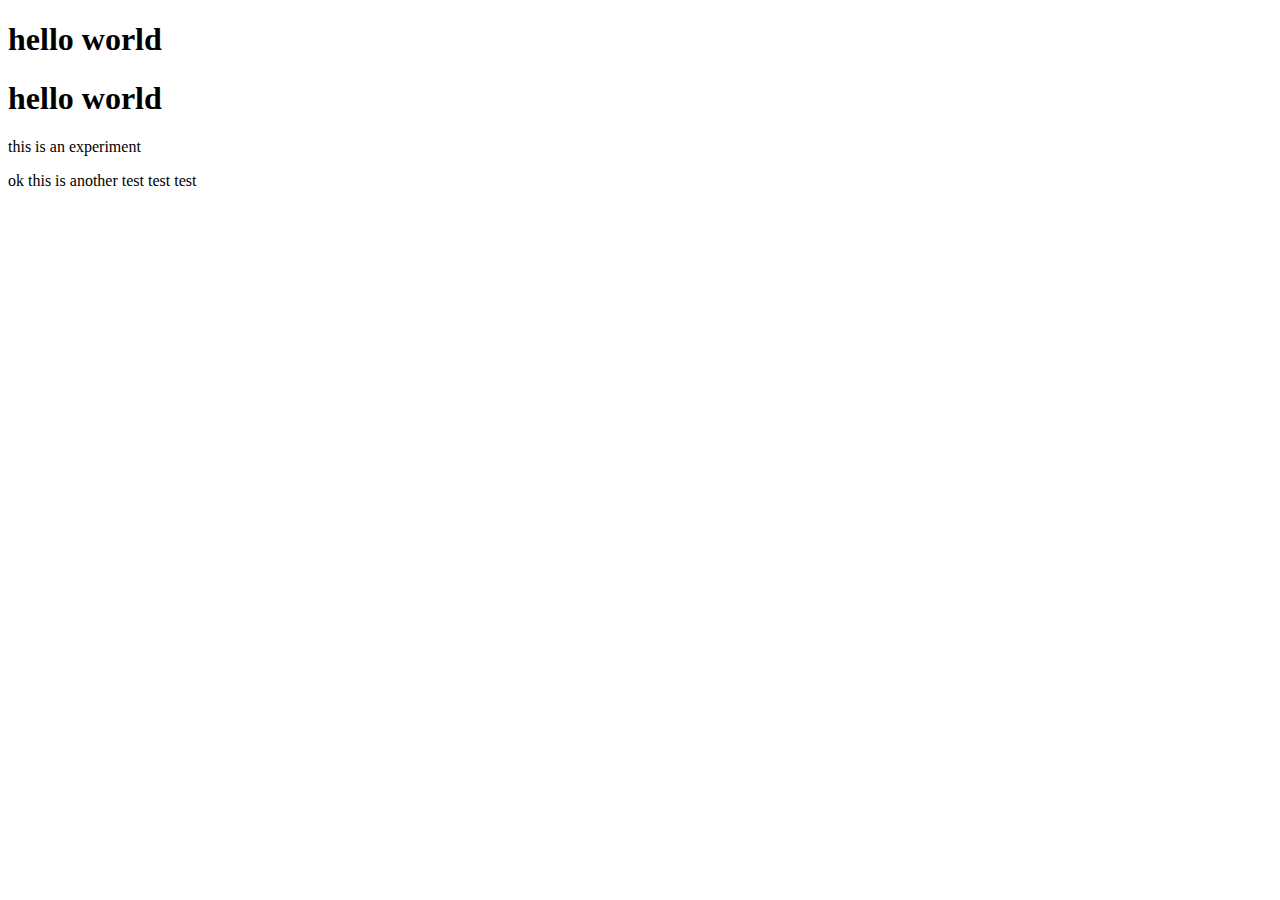
==== index.html @ 5029e9e5 "added css" ====
<!DOCTYPE html>
<html lang="en">
  <head>
    <meta charset="utf-8">
    <meta http-equiv="X-UA-Compatible" content="IE=edge">
    <meta name="viewport" content="width=device-width, initial-scale=1">

      <link href="https://fonts.googleapis.com/css?family=Rubik" rel="stylesheet">

<h1>hello world</h1>

    </head>
    <body>

        <div class="top">
    <h1>hello world</h1>

            <p>this is an experiment</p>
            
            <p>ok this is another test test test</p>
</div>
    </body>
</html>
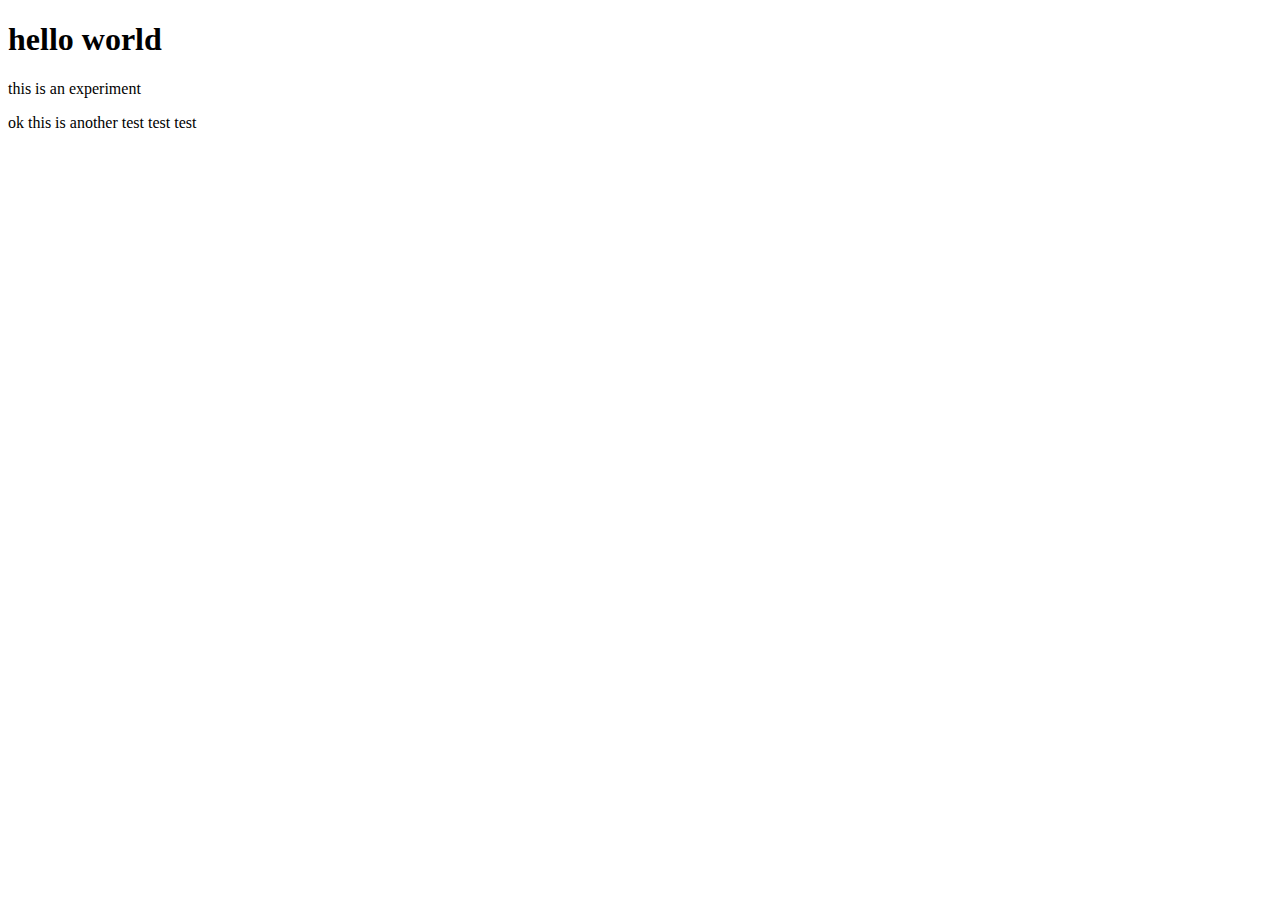
==== commit 0e7923e1: "fonts" ====
--- a/index.html
+++ b/index.html
@@ -4,20 +4,18 @@
     <meta charset="utf-8">
     <meta http-equiv="X-UA-Compatible" content="IE=edge">
     <meta name="viewport" content="width=device-width, initial-scale=1">
-
       <link href="https://fonts.googleapis.com/css?family=Rubik" rel="stylesheet">
 
-<h1>hello world</h1>
-
+<style>
+</style>
     </head>
     <body>
-
-        <div class="top">
+            
     <h1>hello world</h1>
 
             <p>this is an experiment</p>
             
             <p>ok this is another test test test</p>
-</div>
+
     </body>
 </html>
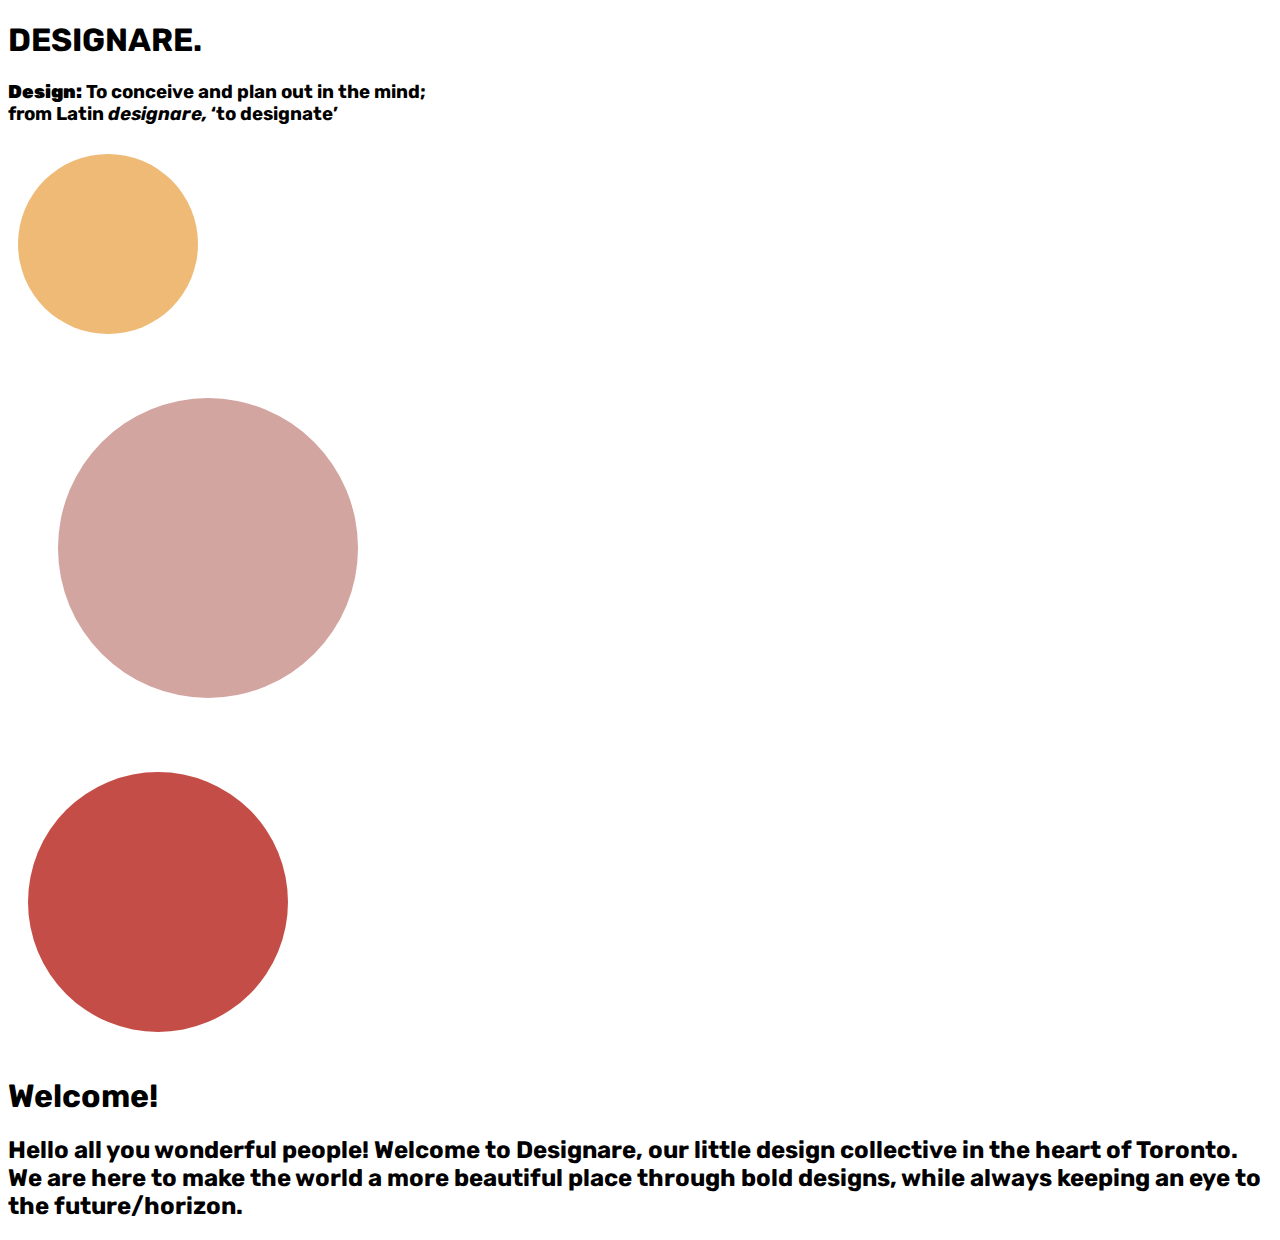
==== commit 1a3c4dbb: "ADD INDEX" ====
--- a/index.html
+++ b/index.html
@@ -4,18 +4,51 @@
     <meta charset="utf-8">
     <meta http-equiv="X-UA-Compatible" content="IE=edge">
     <meta name="viewport" content="width=device-width, initial-scale=1">
-      <link href="https://fonts.googleapis.com/css?family=Rubik" rel="stylesheet">
+      <link href="https://fonts.googleapis.com/css?family=Rubik:300,400" rel="stylesheet">
 
-<style>
-</style>
+              <link href="style.css" rel="stylesheet">
     </head>
     <body>
+     
+        <div class="content">
+           <div class="title">
+    <h1>DESIGNARE.</h1>            
+   <div class="definition">
+       <h3><b>Design:</b> To conceive and plan out in the mind; <br>from Latin <i>designare,</i> ‘to designate’</h3></div>
+               
+               
+               </div> 
+        
+        <div class="circles">
+            <div class="circle1">
+        <svg height="200" width="200">
+  <circle cx="100" cy="100" r="90" stroke="none" fill="#EFBA76" />
+</svg>
+                </div>
+            <div class="circle2">
+            <svg height="400" width="400">
+  <circle cx="200" cy="200" r="150" stroke="none" fill="#D3A5A0" />
+</svg></div>
+            <div class="circle3">
+            <svg height="300" width="300">
+  <circle cx="150" cy="150" r="130" stroke="none" fill="#C44E47" />
+</svg>
+                </div>
+        </div>
             
-    <h1>hello world</h1>
-
-            <p>this is an experiment</p>
+        </div>
+    
+         <div class="scroll1">
+             <div class="mission">
+                 <h1>Welcome!</h1>
+            <h2>Hello all you wonderful people! Welcome to Designare, our little design collective in the heart of Toronto. We are here to make the world a more beautiful place through bold designs, while always keeping an eye to the future/horizon.</h2>
+            </div>
             
-            <p>ok this is another test test test</p>
-
+            </div>
+         <div class="scroll2">
+          
+            
+            </div>
+        
     </body>
 </html>
--- a/style.css
+++ b/style.css
@@ -0,0 +1,3 @@
+body {font-family: 'Rubik', sans-serif;
+
+}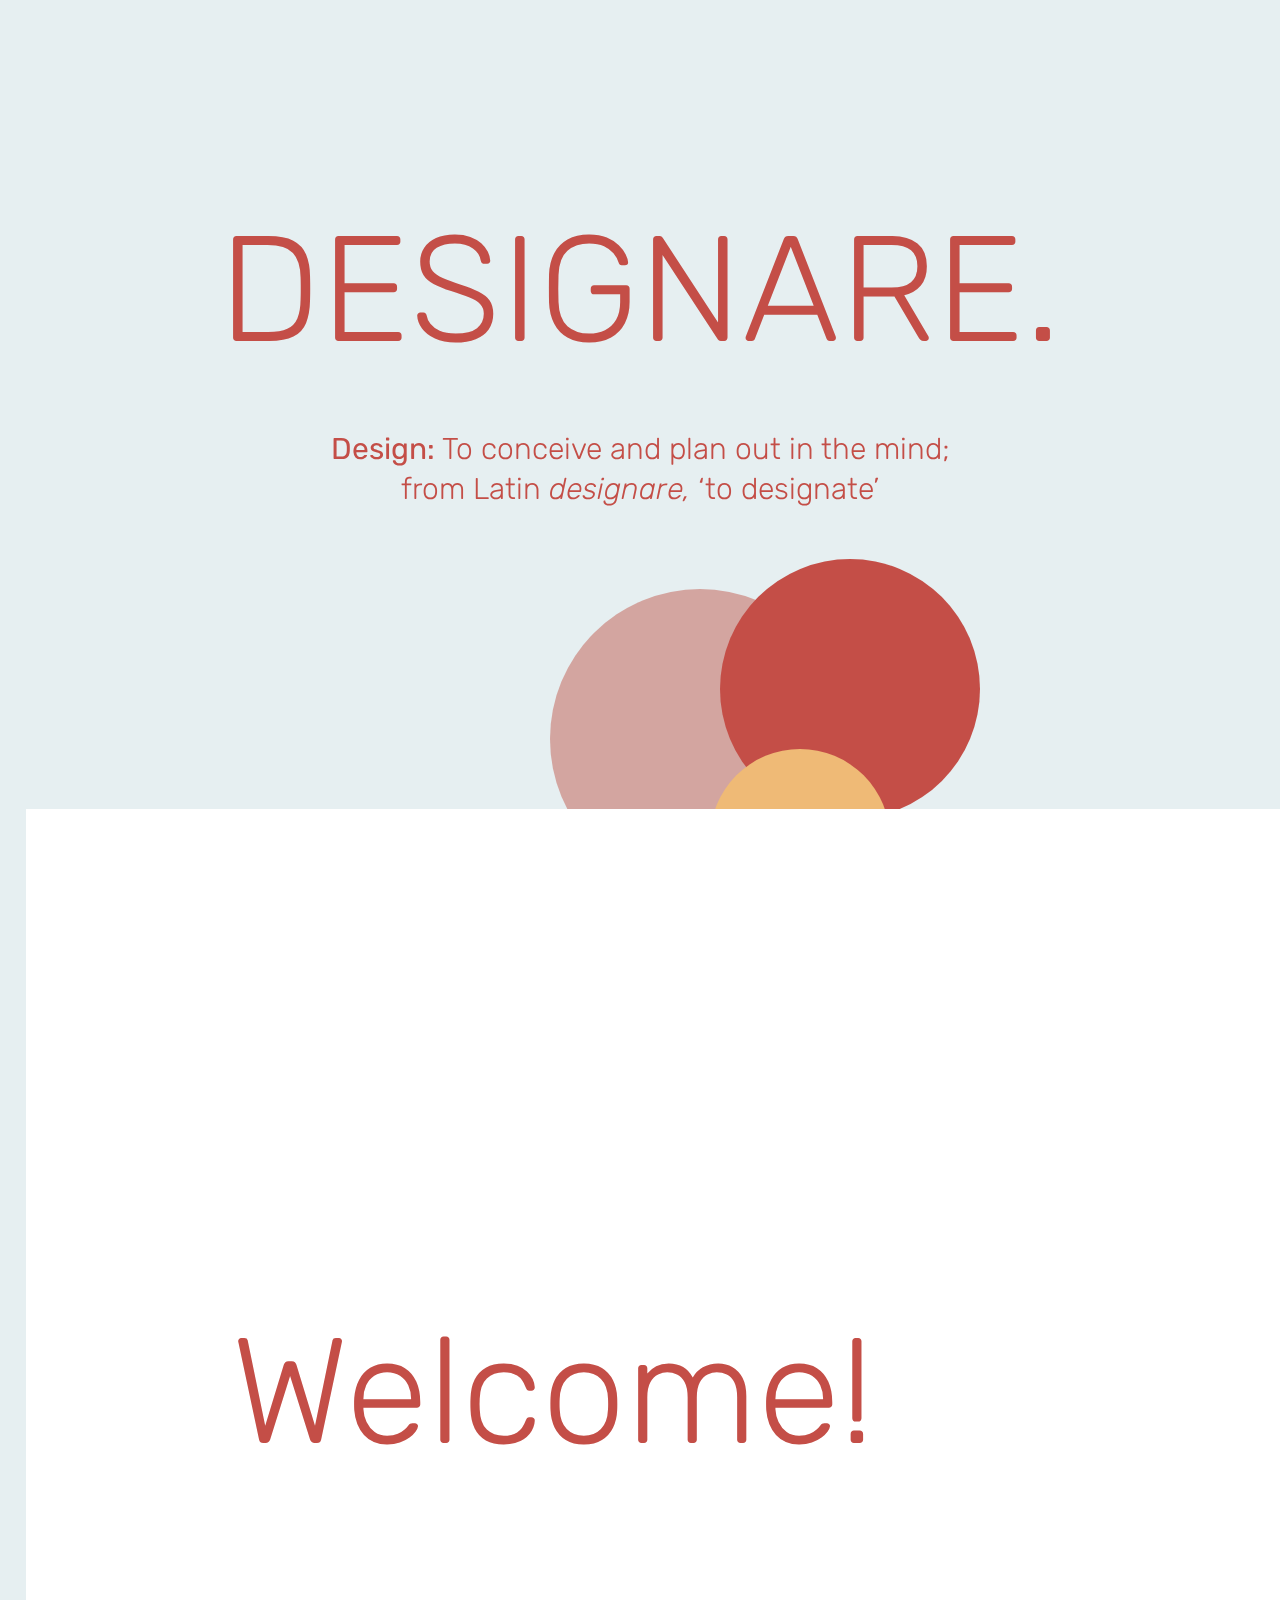
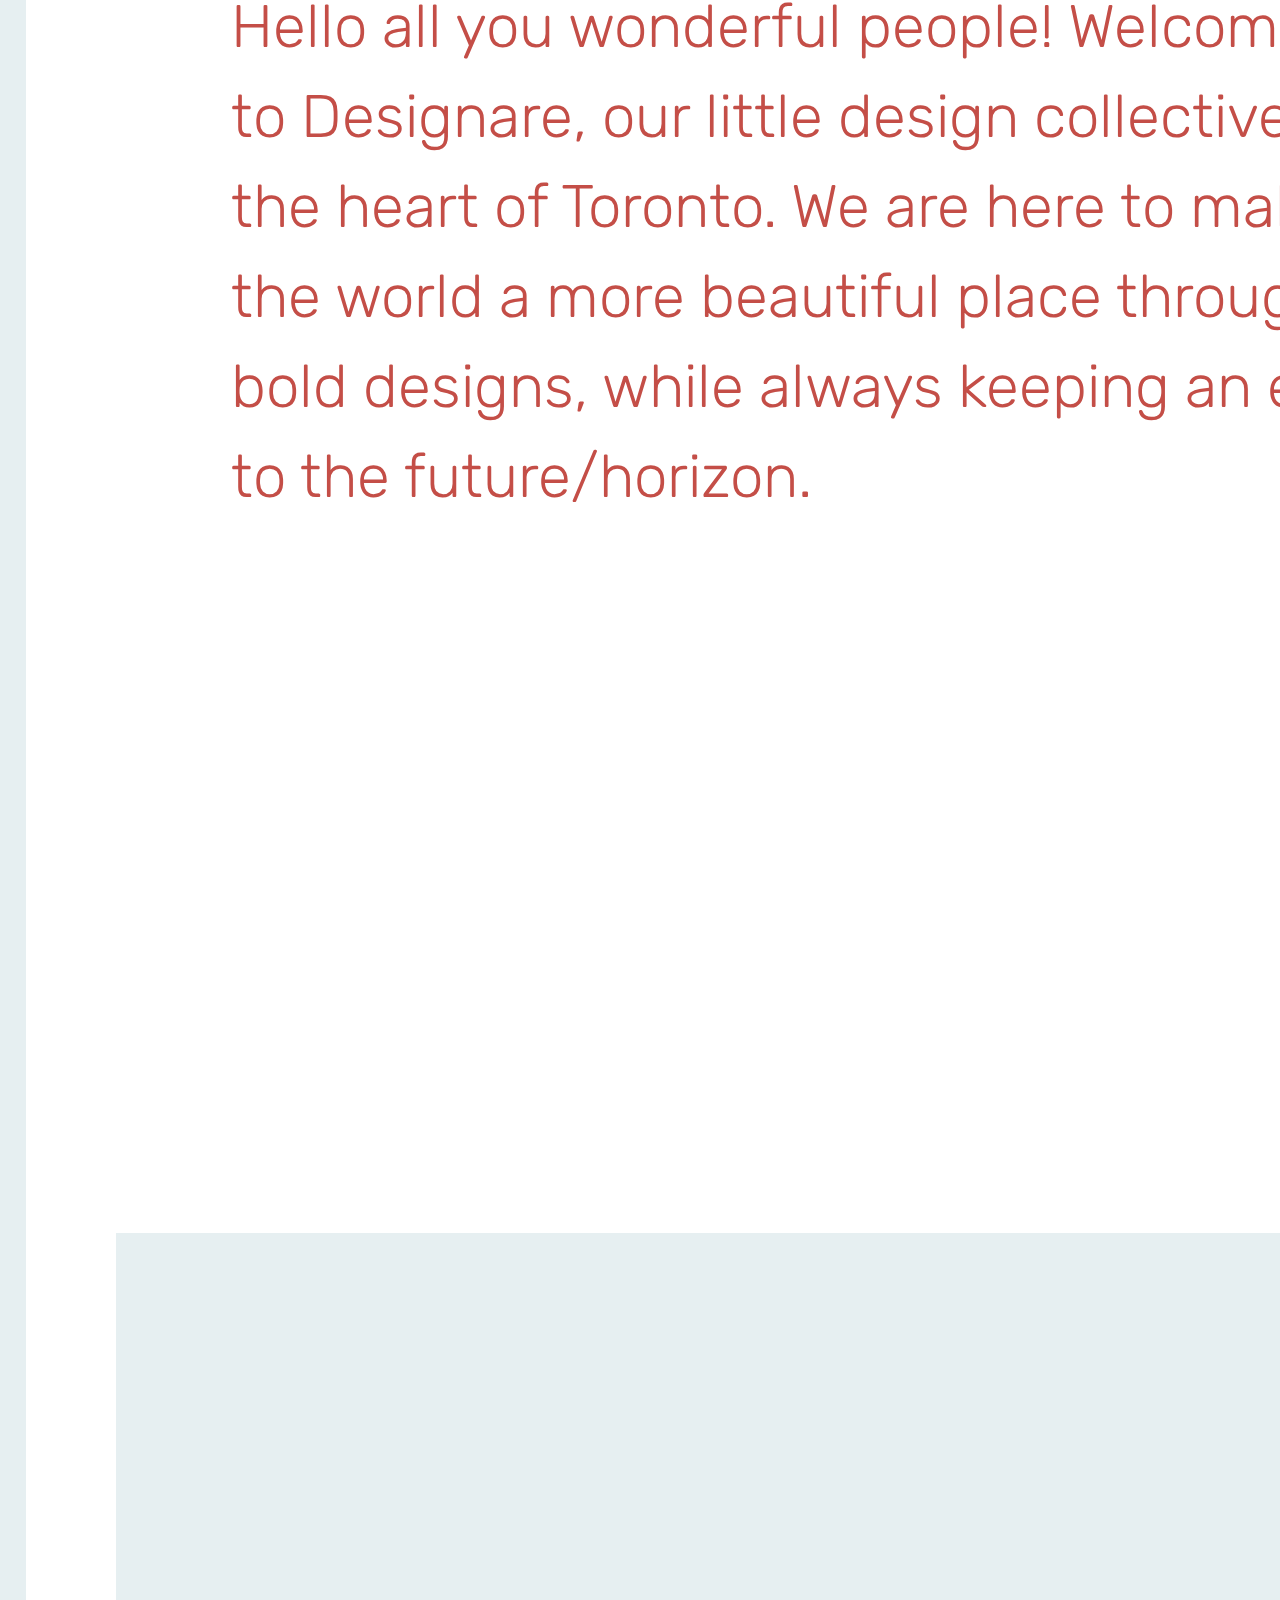
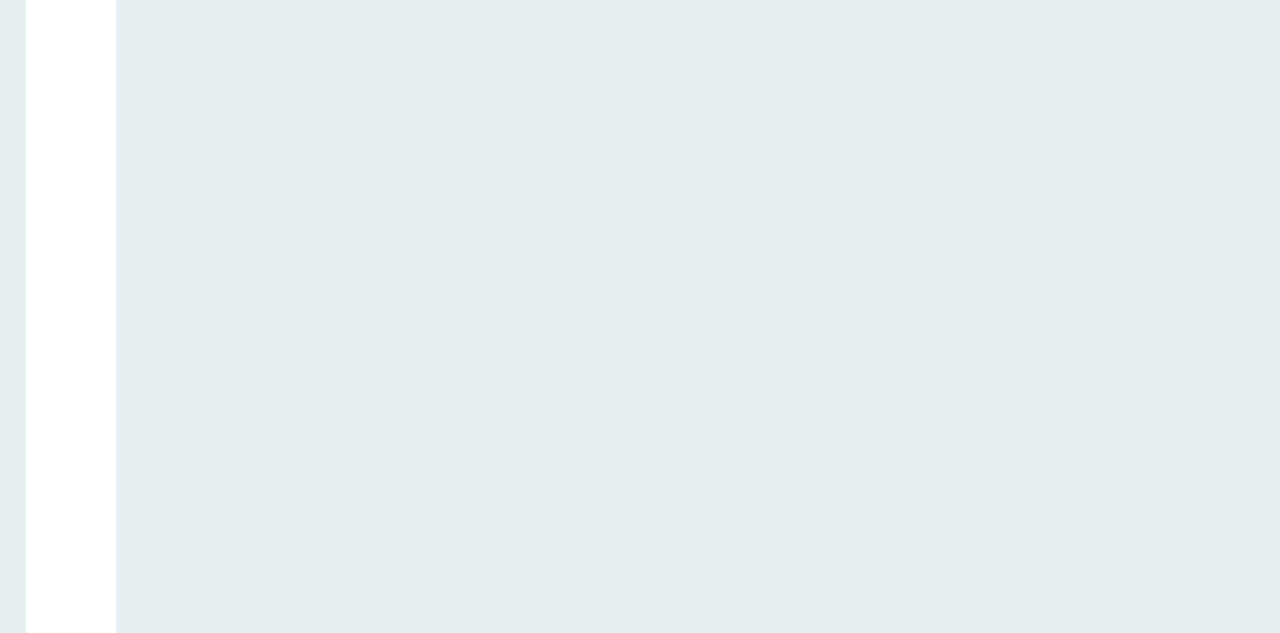
==== commit ca550bc0: "parallax added-1" ====
--- a/index.html
+++ b/index.html
@@ -10,7 +10,8 @@
     </head>
     <body>
      
-        <div class="content">
+      <div class="splash-container">
+              <div class="splash">
            <div class="title">
     <h1>DESIGNARE.</h1>            
    <div class="definition">
@@ -18,7 +19,6 @@
                
                
                </div> 
-        
         <div class="circles">
             <div class="circle1">
         <svg height="200" width="200">
@@ -35,9 +35,10 @@
 </svg>
                 </div>
         </div>
-            
         </div>
-    
+          </div>
+        
+             <div class="content">
          <div class="scroll1">
              <div class="mission">
                  <h1>Welcome!</h1>
@@ -49,6 +50,6 @@
           
             
             </div>
-        
+        </div>
     </body>
 </html>
--- a/style.css
+++ b/style.css
@@ -1,3 +1,136 @@
 body {font-family: 'Rubik', sans-serif;
+margin: 0;
+background-color: #E6EFF1;
+}
 
-}+
+.mission {
+     margin: 2%;
+    padding-left: 90px;
+    padding-top:10px;
+    font-weight: 100;
+
+}
+
+
+h1 {
+    font-size: 150px;
+    color: #C44E47;
+    font-weight: 100;
+}
+h2 {
+        font-weight: 100;
+    color: #C44E47;
+    font-size: 60px;
+    line-height: 90px;
+
+}
+h3{
+     color: #C44E47;
+    font-weight: 100;
+    font-size:30px;
+    line-height: 40px;
+}
+
+h4{
+     color: #C44E47;
+    font-weight: 100;
+    font-size:30px;
+    line-height: 40px;
+    text-align: Center;
+}
+
+.definition {
+    margin-top:-50px;
+}
+.circle {
+    outline: none;
+
+}
+.circle1, .circle2, .circle3 {
+    position: absolute;
+   float:left;
+}
+
+.circle1 {
+    padding-left: 700px;
+    padding-top:200px;
+    z-index: 3;
+}
+.circle2{
+    z-index: 0;
+    padding-left: 500px;
+
+}
+
+.circle3{
+    z-index: 2;
+    padding-right:200px;
+    padding-left: 700px;
+}
+
+
+.scroll1{
+    margin-top:30%;
+    margin-left:0;
+    background-color: white;
+    height: 1000px;
+}
+.scroll2{
+    margin-top:50%;
+    margin-left:0;
+    background-color: #E6EFF1;
+    height: 1000px;
+}
+
+/*PARALLAX EFFECT*/
+ .splash-container {
+    /*background-image:url(../img/yellow%20white.jpg);
+     */
+    z-index: -1;
+    overflow: hidden;
+    /* The following styles are required for the "scroll-over" effect */
+    width: 100%;
+    height: 100%;
+    top: 0;
+    left: 0;
+    position: fixed !important;
+}
+
+.splash {
+    margin: auto;
+    position: absolute;
+    top: 100px; left: 0; bottom: 0; right: 0;
+    text-align: center;
+}
+
+.content {
+    /* These styles are required for the "scroll-over" effect */
+    margin: 2%;
+    padding-left: 90px;
+    
+    position: absolute;
+    top: 87%;
+    width: 100%;
+    min-height: 12%;
+    z-index: 2;
+    background: white;
+}
+/*emma's code*/
+/*for quote over image*/
+.quote{position:absolute; top:0; font-size:24px; /*background:rgba(251,251,251,0.5);*/
+/*padding:10px 20px;*/ width:98%; text-align:right;}
+.quote {color:#c44e47
+;}
+
+/*for job roles over image*/
+/*I took this code out just because I'm not really sure what role it plays .relative{position:relative; width:600px;}*/
+.role{position:absolute; bottom:0; font-size:24px;
+/*padding:10px 20px;*/ width:100%; text-align:center;}
+.role{color:#e6eff1;}
+
+/*for Name over image */
+/*I took this code out just because I'm not really sure what role it plays .relative{position:relative; width:600px;}*/
+.name{position:absolute; bottom:0; font-size:40px;
+padding:20px 0px; width:100%; text-align:center;}
+.name {color:#e6eff1;}
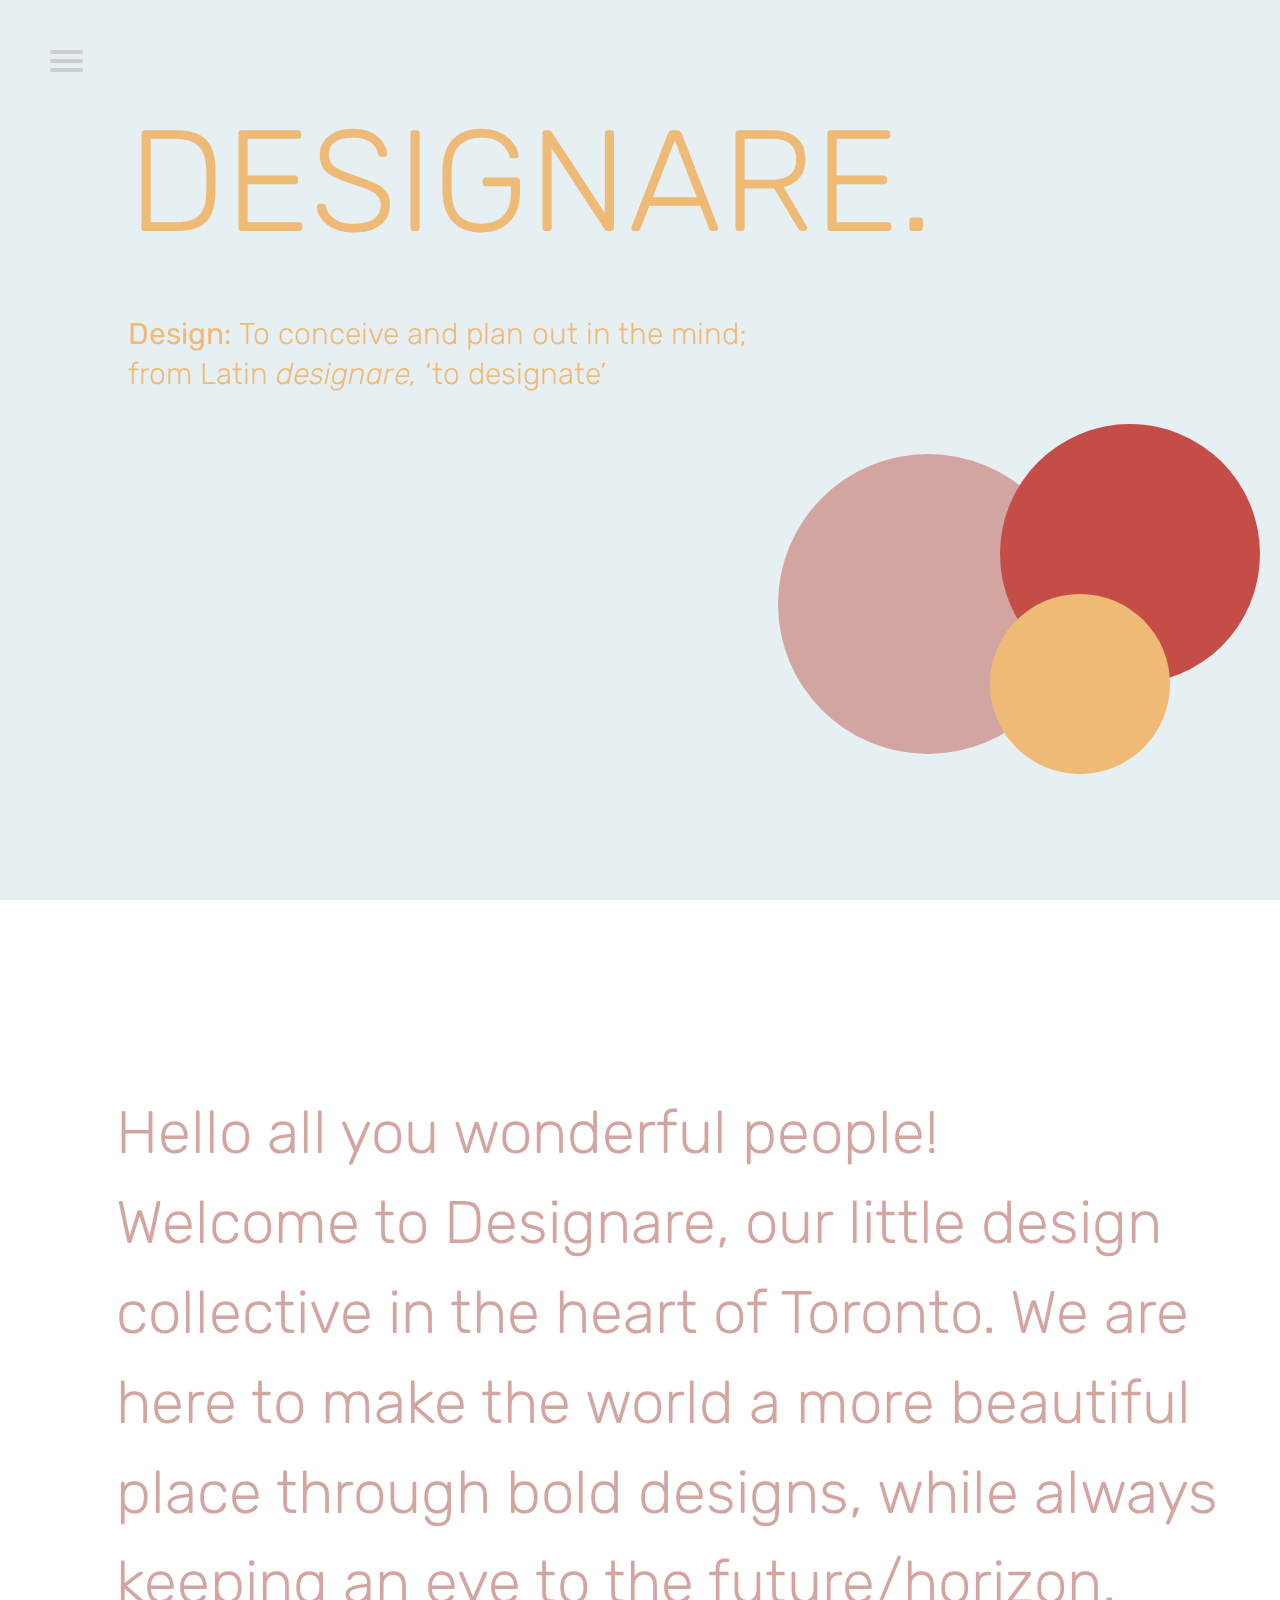
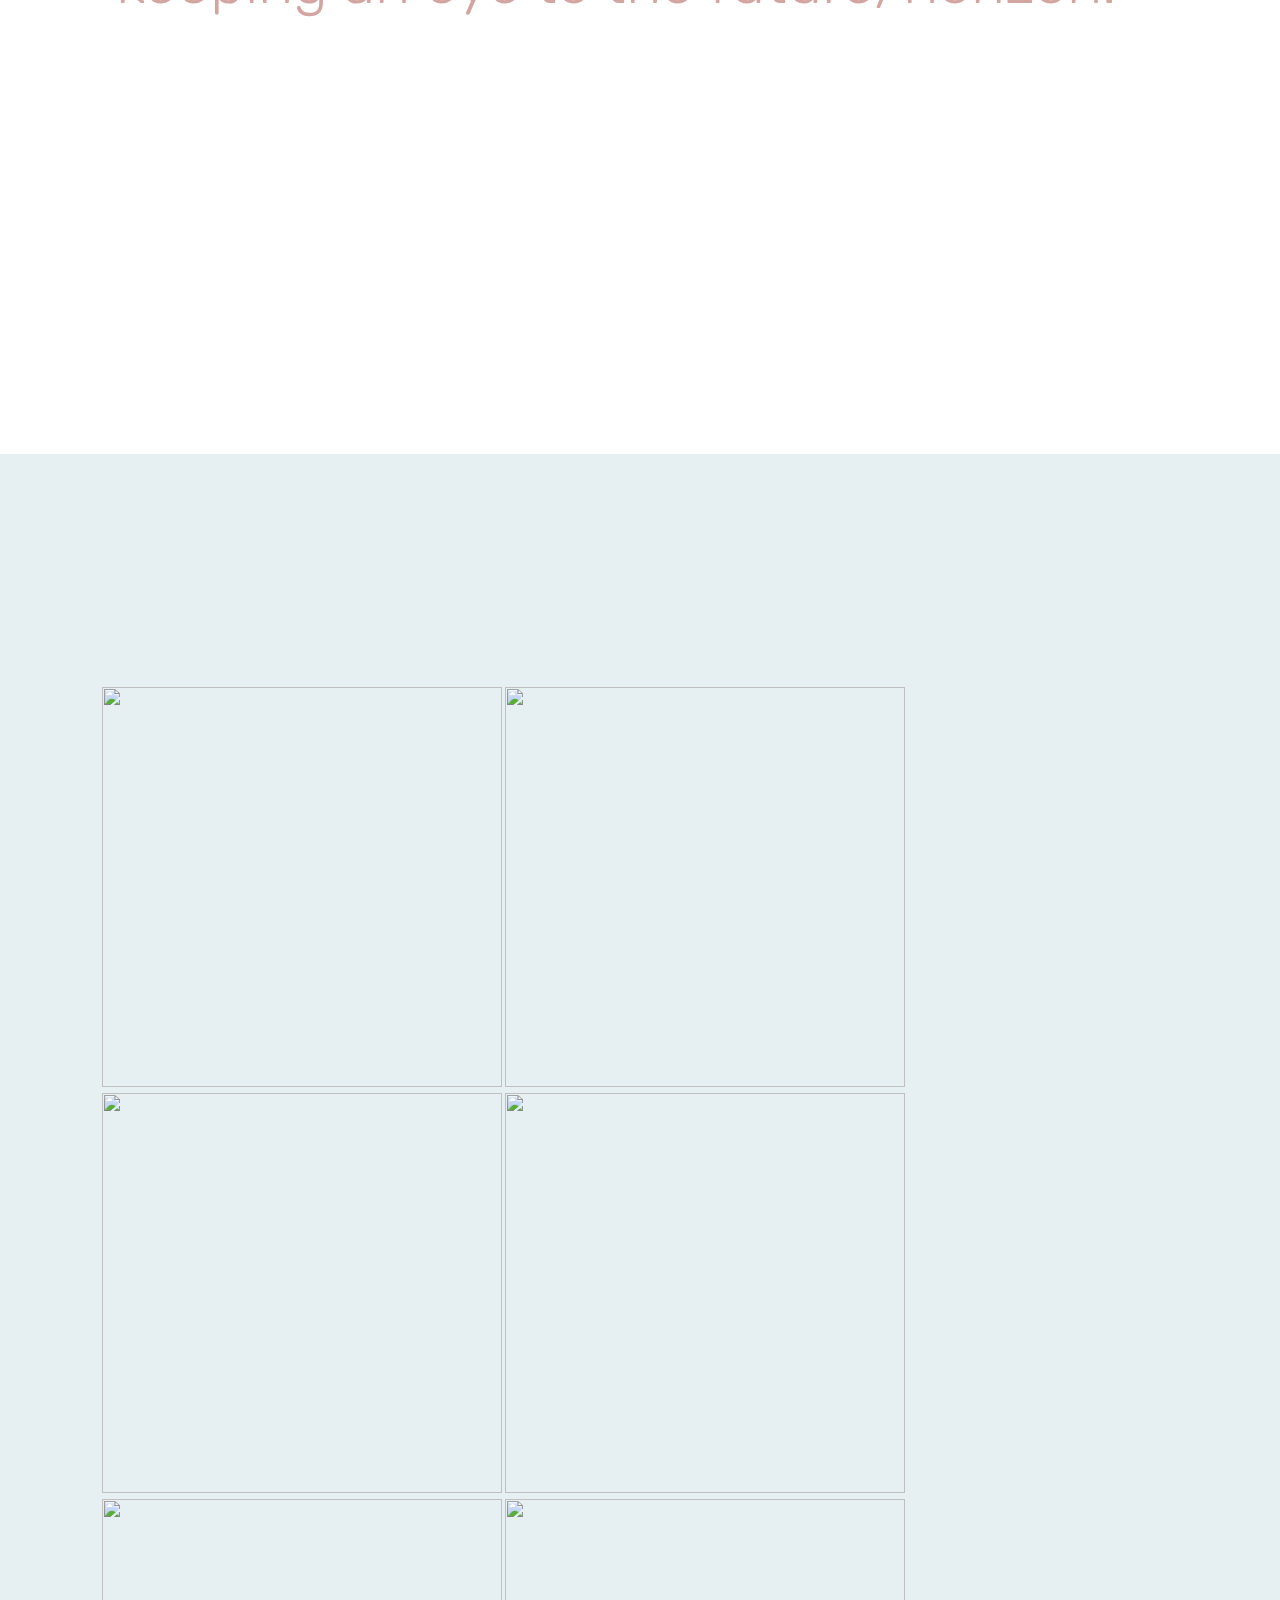
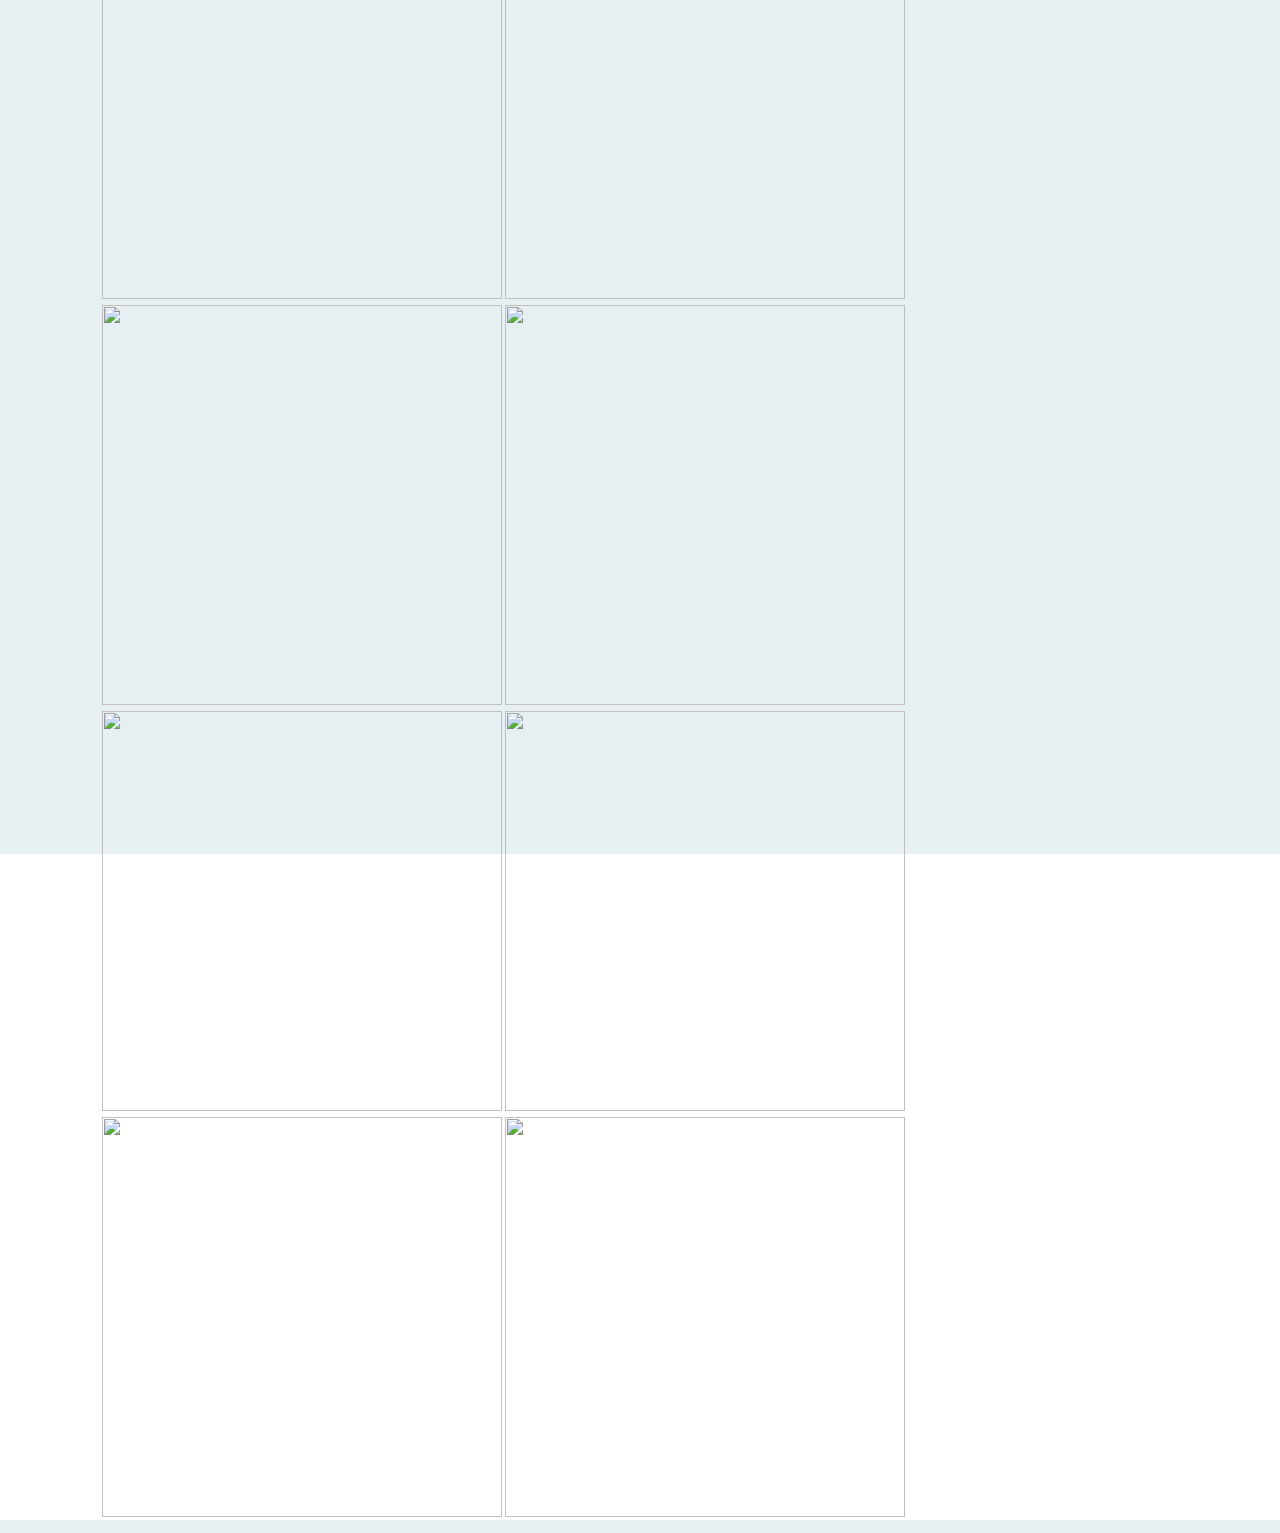
==== commit 8b69c249: "lots of stuff" ====
--- a/index.html
+++ b/index.html
@@ -7,7 +7,44 @@
       <link href="https://fonts.googleapis.com/css?family=Rubik:300,400" rel="stylesheet">
 
               <link href="style.css" rel="stylesheet">
+       <link rel="stylesheet" href="//code.jquery.com/ui/1.12.1/themes/base/jquery-ui.css">
+      
+      <script src="https://code.jquery.com/jquery-1.12.4.js"></script>
+ <script src="https://code.jquery.com/ui/1.12.1/jquery-ui.js"></script>
+      
+      
+      <script>
+ //script for the movable grid
+  $( function() {
+    $( "#sortable" ).sortable();
+    $( "#sortable" ).disableSelection();
+  } );
+  </script>
     </head>
+    
+    <!--THIS IS THE HAMBURGER NAV MENU-->
+    
+    <nav role="navigation">
+  <div id="menuToggle">
+
+    <input type="checkbox" />
+    
+
+    <span></span>
+    <span></span>
+    <span></span>
+
+    <ul id="menu">
+      <a href="index.html"><li>home</li></a>
+      <a href="emma.html"><li>meet emma</li></a>
+      <a href="sav.html"><li>meet savaya</li></a>
+      <a href="sana.html"><li>meet sana</li></a>
+    </ul>
+  </div>
+</nav>
+    <!--END HAMBURGER NAV MENU-->
+    
+    
     <body>
      
       <div class="splash-container">
@@ -41,15 +78,45 @@
              <div class="content">
          <div class="scroll1">
              <div class="mission">
-                 <h1>Welcome!</h1>
-            <h2>Hello all you wonderful people! Welcome to Designare, our little design collective in the heart of Toronto. We are here to make the world a more beautiful place through bold designs, while always keeping an eye to the future/horizon.</h2>
+            <h2>Hello all you wonderful people! <br>Welcome to Designare, our little design collective in the heart of Toronto. We are here to make the world a more beautiful place through bold designs, while always keeping an eye to the future/horizon.</h2>
             </div>
             
             </div>
          <div class="scroll2">
           
+             <div class="movablegrid">
+            <ul id="sortable">
+ 
+ <li class="ui-state-default ui-sortable-handle ui-sortable-helper" style="width: 400px; height: 400px;"><img src="https://image.ibb.co/d15r0J/tile1.png" style="width: 400px; height: 400px;"></li>
+ 
+ <li class="ui-state-default ui-sortable-handle ui-sortable-helper" style="width: 400px; height: 400px;"><img src="https://image.ibb.co/kNpJfJ/tile2.png" style="width: 400px; height: 400px;"></li>
+ 
+ <li class="ui-state-default ui-sortable-handle ui-sortable-helper" style="width: 400px; height: 400px;"><img src="https://image.ibb.co/iMqVud/tile3.png" style="width: 400px; height: 400px;"></li>
+ 
+ <li class="ui-state-default ui-sortable-handle ui-sortable-helper" style="width: 400px; height: 400px;"><img src="https://image.ibb.co/cMM3Ed/tile4.png" style="width: 400px; height: 400px;"></li>
+ 
+<li class="ui-state-default ui-sortable-handle ui-sortable-helper" style="width: 400px; height: 400px;"><img src="https://image.ibb.co/g6CGkJ/SLIDE_TITLE.jpg" style="width: 400px; height: 400px;"></li>
+ 
+ <li class="ui-state-default ui-sortable-handle ui-sortable-helper" style="width: 400px; height: 400px;"><img src="https://image.ibb.co/d0xofJ/tile5.png" style="width: 400px; height: 400px;"></li>
+ 
+ <li class="ui-state-default ui-sortable-handle ui-sortable-helper" style="width: 400px; height: 400px;"><img src="https://image.ibb.co/i8jyXy/STRATEGY.jpg" style="width: 400px; height: 400px;"></li>
+ 
+ <li class="ui-state-default ui-sortable-handle ui-sortable-helper" style="width: 400px; height: 400px;"><img src="https://image.ibb.co/bXAfCy/DESIGN.jpg" style="width: 400px; height: 400px;"></li>
+ 
+ <li class="ui-state-default ui-sortable-handle ui-sortable-helper" style="width: 400px; height: 400px;"><img src="https://image.ibb.co/djZhsy/Screen_Shot_2018_06_13_at_10_17_58_PM.png" style="width: 400px; height: 400px;"></li>
+ 
+ <li class="ui-state-default ui-sortable-handle ui-sortable-helper" style="width: 400px; height: 400px;"><img src="https://image.ibb.co/fS3E5J/BRANDING.jpg" style="width: 400px; height: 400px;"></li>
+ 
+ <li class="ui-state-default ui-sortable-handle ui-sortable-helper" style="width: 400px; height: 400px;"><img src=
+"https://image.ibb.co/kWrQSy/tile7.png" style="width: 400px; height: 400px;"></li>
+ 
+ <li class="ui-state-default ui-sortable-handle ui-sortable-helper" style="width: 400px; height: 400px;">
+   <img src="https://image.ibb.co/mVMs7y/tile8.png" style="width: 400px; height: 400px;"></li>
+ 
+ </ul>
+             </div>
+             </div>
             
-            </div>
         </div>
     </body>
 </html>
--- a/style.css
+++ b/style.css
@@ -3,6 +3,153 @@
 background-color: #E6EFF1;
 }
 
+
+/*NAV STYLE*/
+a
+{
+  text-decoration: none;
+  color: #232323;
+  
+  transition: color 0.3s ease;
+}
+
+a:hover
+{
+  color: tomato;
+}
+
+nav {
+    position: fixed;
+}
+#menuToggle
+{
+
+  position: fixed;
+  top: 50px;
+  left: 50px;
+  
+  z-index: 5;
+  
+  -webkit-user-select: none;
+  user-select: none;
+}
+
+#menuToggle input
+{
+  display: block;
+  width: 40px;
+  height: 32px;
+  position: absolute;
+  top: -7px;
+  left: -5px;
+  
+  cursor: pointer;
+  
+  opacity: 0; /* hide this */
+  z-index: 2; /* and place it over the hamburger */
+  
+  -webkit-touch-callout: none;
+}
+
+/*
+ * Just a quick hamburger
+ */
+#menuToggle span
+{
+  display: block;
+  width: 33px;
+  height: 4px;
+  margin-bottom: 5px;
+  position: relative;
+  
+  background: #cdcdcd;
+  border-radius: 3px;
+  
+  z-index: 1;
+  
+  transform-origin: 4px 0px;
+  
+  transition: transform 0.5s cubic-bezier(0.77,0.2,0.05,1.0),
+              background 0.5s cubic-bezier(0.77,0.2,0.05,1.0),
+              opacity 0.55s ease;
+}
+
+#menuToggle span:first-child
+{
+  transform-origin: 0% 0%;
+}
+
+#menuToggle span:nth-last-child(2)
+{
+  transform-origin: 0% 100%;
+}
+
+/* 
+ * Transform all the slices of hamburger
+ * into a crossmark.
+ */
+#menuToggle input:checked ~ span
+{
+  opacity: 1;
+  transform: rotate(45deg) translate(-2px, -1px);
+  background: #232323;
+}
+
+/*
+ * But let's hide the middle one.
+ */
+#menuToggle input:checked ~ span:nth-last-child(3)
+{
+  opacity: 0;
+  transform: rotate(0deg) scale(0.2, 0.2);
+}
+
+/*
+ * Ohyeah and the last one should go the other direction
+ */
+#menuToggle input:checked ~ span:nth-last-child(2)
+{
+  transform: rotate(-45deg) translate(0, -1px);
+}
+
+/*
+ * Make this absolute positioned
+ * at the top left of the screen
+ */
+#menu
+{
+  position: fixed;
+  width: 300px;
+  margin: -100px 0 0 -50px;
+  padding: 50px;
+  padding-top: 125px;
+  
+  background: #ededed;
+  list-style-type: none;
+  -webkit-font-smoothing: antialiased;
+  /* to stop flickering of text in safari */
+  
+  transform-origin: 0% 0%;
+  transform: translate(-100%, 0);
+  
+  transition: transform 0.5s cubic-bezier(0.77,0.2,0.05,1.0);
+}
+
+#menu li
+{
+  padding: 10px 0;
+  font-size: 22px;
+}
+
+/*
+ * And let's slide it in from the left
+ */
+#menuToggle input:checked ~ ul
+{
+  transform: none;
+}
+
+/*end nav style*/
 
 .mission {
      margin: 2%;
@@ -14,19 +161,16 @@
 
 
 h1 {
-    font-size: 150px;
-    color: #C44E47;
+    font-size: 900%;
     font-weight: 100;
 }
 h2 {
         font-weight: 100;
-    color: #C44E47;
     font-size: 60px;
     line-height: 90px;
 
 }
 h3{
-     color: #C44E47;
     font-weight: 100;
     font-size:30px;
     line-height: 40px;
@@ -39,48 +183,64 @@
     line-height: 40px;
     text-align: Center;
 }
+.title {
+            color: #EFBA76;
+    margin-left: 4%;
+}
 
 .definition {
     margin-top:-50px;
-}
+
+}
+
 .circle {
     outline: none;
 
 }
 .circle1, .circle2, .circle3 {
+    margin-top: -20px;
     position: absolute;
    float:left;
 }
 
 .circle1 {
-    padding-left: 700px;
-    padding-top:200px;
+    padding-left: 75%;
+    padding-top:15%;
     z-index: 3;
 }
 .circle2{
     z-index: 0;
-    padding-left: 500px;
+    padding-left: 54%;
 
 }
 
 .circle3{
     z-index: 2;
-    padding-right:200px;
-    padding-left: 700px;
+    padding-right:2%;
+    padding-left: 75%;
 }
 
 
 .scroll1{
-    margin-top:30%;
+    margin-top:10%;
     margin-left:0;
     background-color: white;
+    color: #D3A5A0;
     height: 1000px;
 }
 .scroll2{
-    margin-top:50%;
+    margin-top:2%;
     margin-left:0;
     background-color: #E6EFF1;
-    height: 1000px;
+    height: 2000px;
+}
+
+/*STYLES FOR THE MOVABLE GRID ON HOMEPAGE*/
+#sortable { list-style-type: none; margin: 0; padding: 0; width: 100%; }
+ #sortable li { margin: 3px 3px 3px 0;  float: left; width: 163px; height: 163px; font-size: 4em; text-align: center; }
+.movablegrid{
+    margin-left: 8%;
+    padding-top: 230px;
 }
 
 /*PARALLAX EFFECT*/
@@ -100,22 +260,21 @@
 .splash {
     margin: auto;
     position: absolute;
-    top: 100px; left: 0; bottom: 0; right: 0;
-    text-align: center;
+    top: 0px; left: 80px; bottom: 0; right: 0;
 }
 
 .content {
     /* These styles are required for the "scroll-over" effect */
-    margin: 2%;
-    padding-left: 90px;
-    
     position: absolute;
-    top: 87%;
+    top: 100%;
     width: 100%;
     min-height: 12%;
     z-index: 2;
     background: white;
 }
+
+
+
 /*emma's code*/
 /*for quote over image*/
 .quote{position:absolute; top:0; font-size:24px; /*background:rgba(251,251,251,0.5);*/
@@ -134,3 +293,161 @@
 .name{position:absolute; bottom:0; font-size:40px;
 padding:20px 0px; width:100%; text-align:center;}
 .name {color:#e6eff1;}
+
+/*SAVS GRID PORTFOLIO BELOW */
+
+.savayacontent {
+  display: flex;
+  justify-content: center;
+  align-items: center;
+  position: relative;
+  width: 100%;
+  height: 100%;
+  background: #f5f4f4;
+  font-size: 13px;
+}
+@supports (display: grid) {
+ .savayacontent {
+    display: block;
+  }
+}
+
+.message {
+  border: 1px solid #d2d0d0;
+  padding: 2em;
+  font-size: 1.7vw;
+  box-shadow: -2px 2px 10px 0px rgba(68, 68, 68, 0.4);
+}
+@supports (display: grid) {
+  .message {
+    display: none;
+  }
+}
+
+.section {
+  display: none;
+  padding: 2rem;
+}
+@media screen and (min-width: 768px) {
+  .section {
+    padding: 4rem;
+  }
+}
+@supports (display: grid) {
+  .section {
+    display: block;
+  }
+}
+
+
+.grid {
+  display: grid;
+  grid-gap: 30px;
+  grid-template-columns: repeat(auto-fit, minmax(300px, 1fr));
+  grid-auto-rows: 150px;
+  grid-auto-flow: row dense;
+}
+
+.item {
+  position: relative;
+  display: flex;
+  flex-direction: column;
+  justify-content: flex-end;
+  box-sizing: border-box;
+  background: #0c9a9a;
+  color: #fff;
+  grid-column-start: auto;
+  grid-row-start: auto;
+  color: #fff;
+  background: url(https://image.ibb.co/gWvxNy/dote.jpg);
+  background-size: inherit;
+  background-position: center;
+  box-shadow: -2px 2px 10px 0px rgba(68, 68, 68, 0.4);
+  transition: -webkit-transform 0.3s ease-in-out;
+  transition: transform 0.3s ease-in-out;
+  transition: transform 0.3s ease-in-out, -webkit-transform 0.3s ease-in-out;
+  cursor: pointer;
+  counter-increment: item-counter;
+}
+.item:nth-of-type(1n) {
+  background-image: url(https://image.ibb.co/cxEfaJ/food.jpg);
+  background-repeat: no-repeat;
+  background-size: 100%;
+}
+.item:nth-of-type(2n) {
+  background-image: url(https://image.ibb.co/cmjrhy/poster.jpg);
+  background-repeat: no-repeat;
+  background-size: cover;
+}
+.item:nth-of-type(3n) {
+  background-image: url(https://image.ibb.co/hhTbhy/UX.jpg);
+  background-repeat: no-repeat;
+  background-size: cover;
+}
+.item:nth-of-type(4n) {
+  background-image: url(https://image.ibb.co/jAAWhy/photography.jpg);
+}
+.item:nth-of-type(5n) {
+  background-color: #80ced6;
+}
+.item:nth-of-type(6n) {
+  background-image: url(https://image.ibb.co/gWvxNy/dote.jpg);
+  background-repeat: no-repeat;
+  background-size: cover;
+}
+.item:nth-of-type(7n) {
+  background-image: url(https://image.ibb.co/j6kyed/SNEAKER_3.jpg);
+  background-repeat: no-repeat;
+  background-size: contain;
+}
+.item:after {
+  content: '';
+  position: absolute;
+  width: 100%;
+  height: 100%;
+  background-color: black;
+  opacity: 0.3;
+  transition: opacity 0.3s ease-in-out;
+}
+.item:hover {
+  -webkit-transform: scale(1.05);
+          transform: scale(1.05);
+}
+.item:hover:after {
+  opacity: 0;
+}
+.item--medium {
+  grid-row-end: span 2;
+}
+.item--large {
+  grid-row-end: span 3;
+}
+.item--full {
+  grid-column-end: auto;
+}
+@media screen and (min-width: 768px) {
+  .item--full {
+    grid-column: 1/-1;
+    grid-row-end: span 2;
+  }
+}
+.item__details {
+  position: relative;
+  z-index: 1;
+  padding: 15px;
+  color: #444;
+  background: #fff;
+  text-transform: lowercase;
+  letter-spacing: 1px;
+  color: #828282;
+}
+.item__details:before {
+  content: counter(item-counter);
+  font-weight: bold;
+  font-size: 1.1rem;
+  padding-right: 0.5em;
+  color: #444;
+}
+
+
+
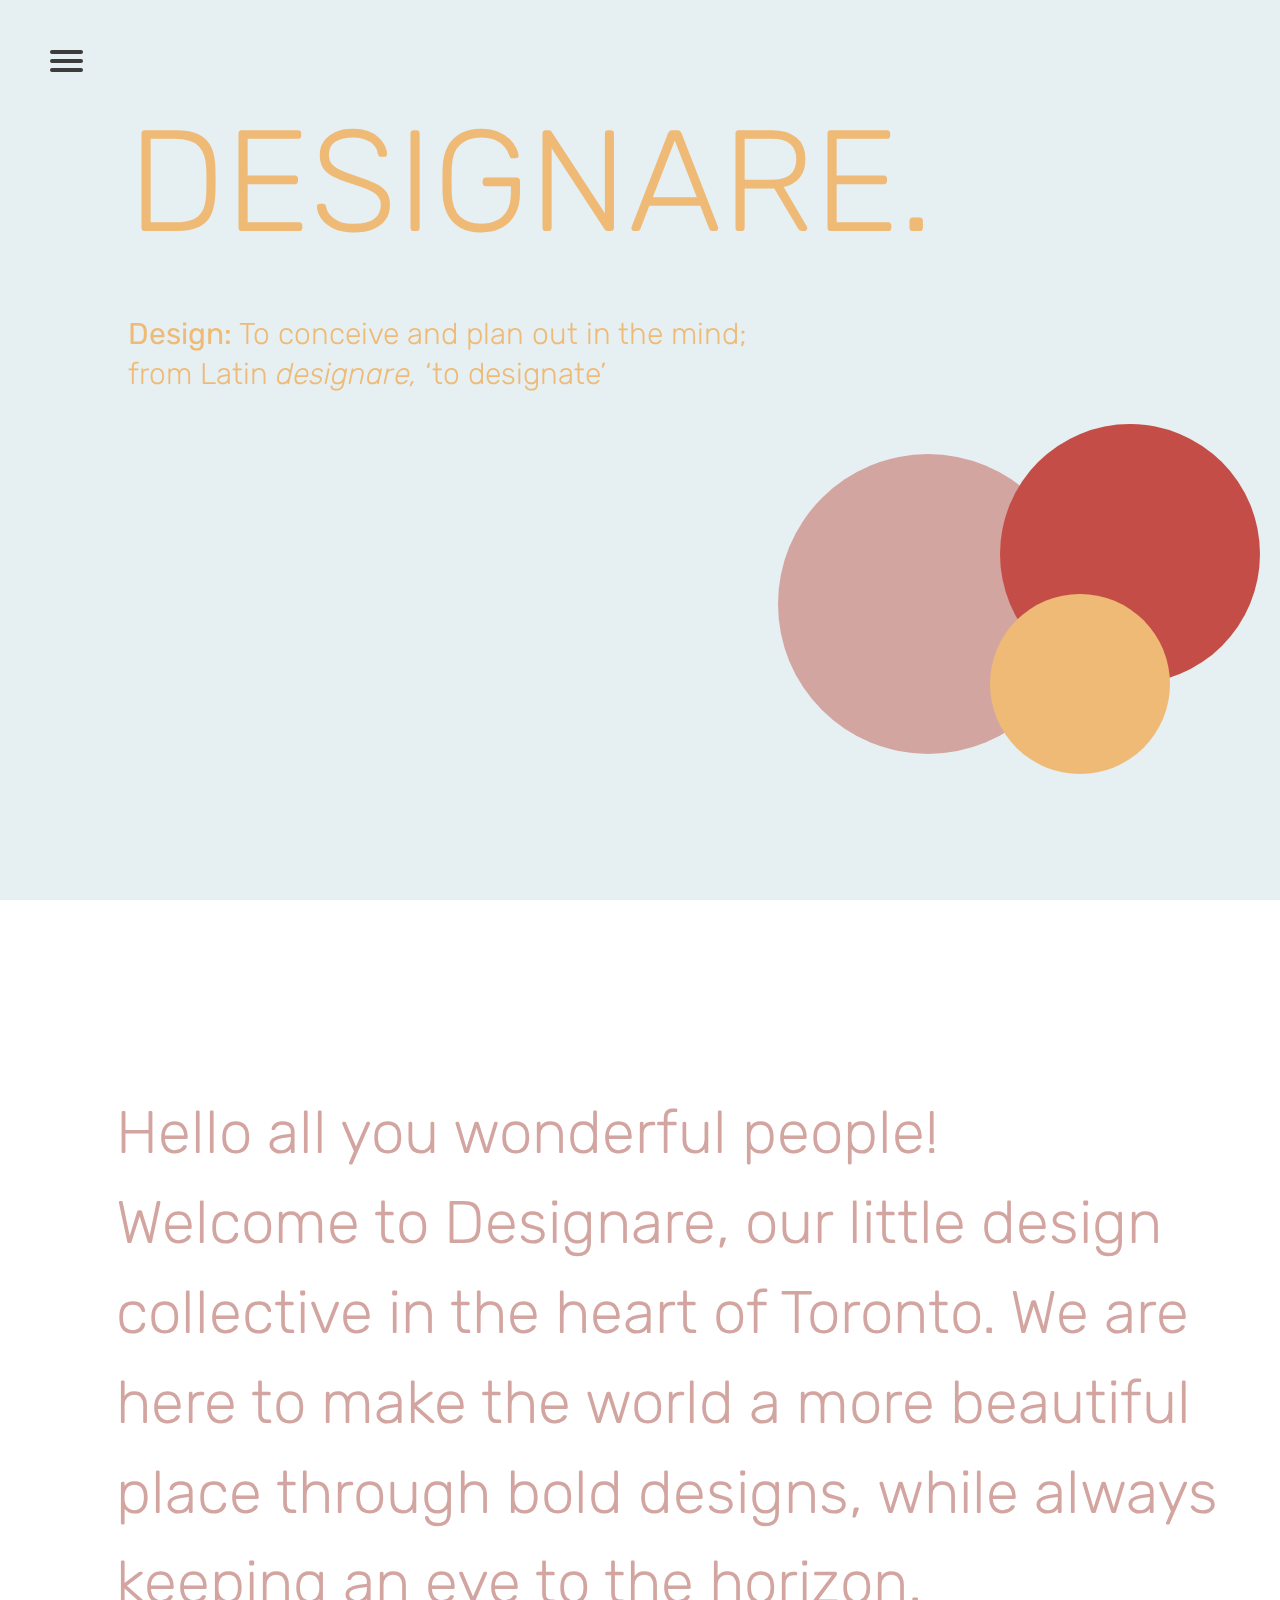
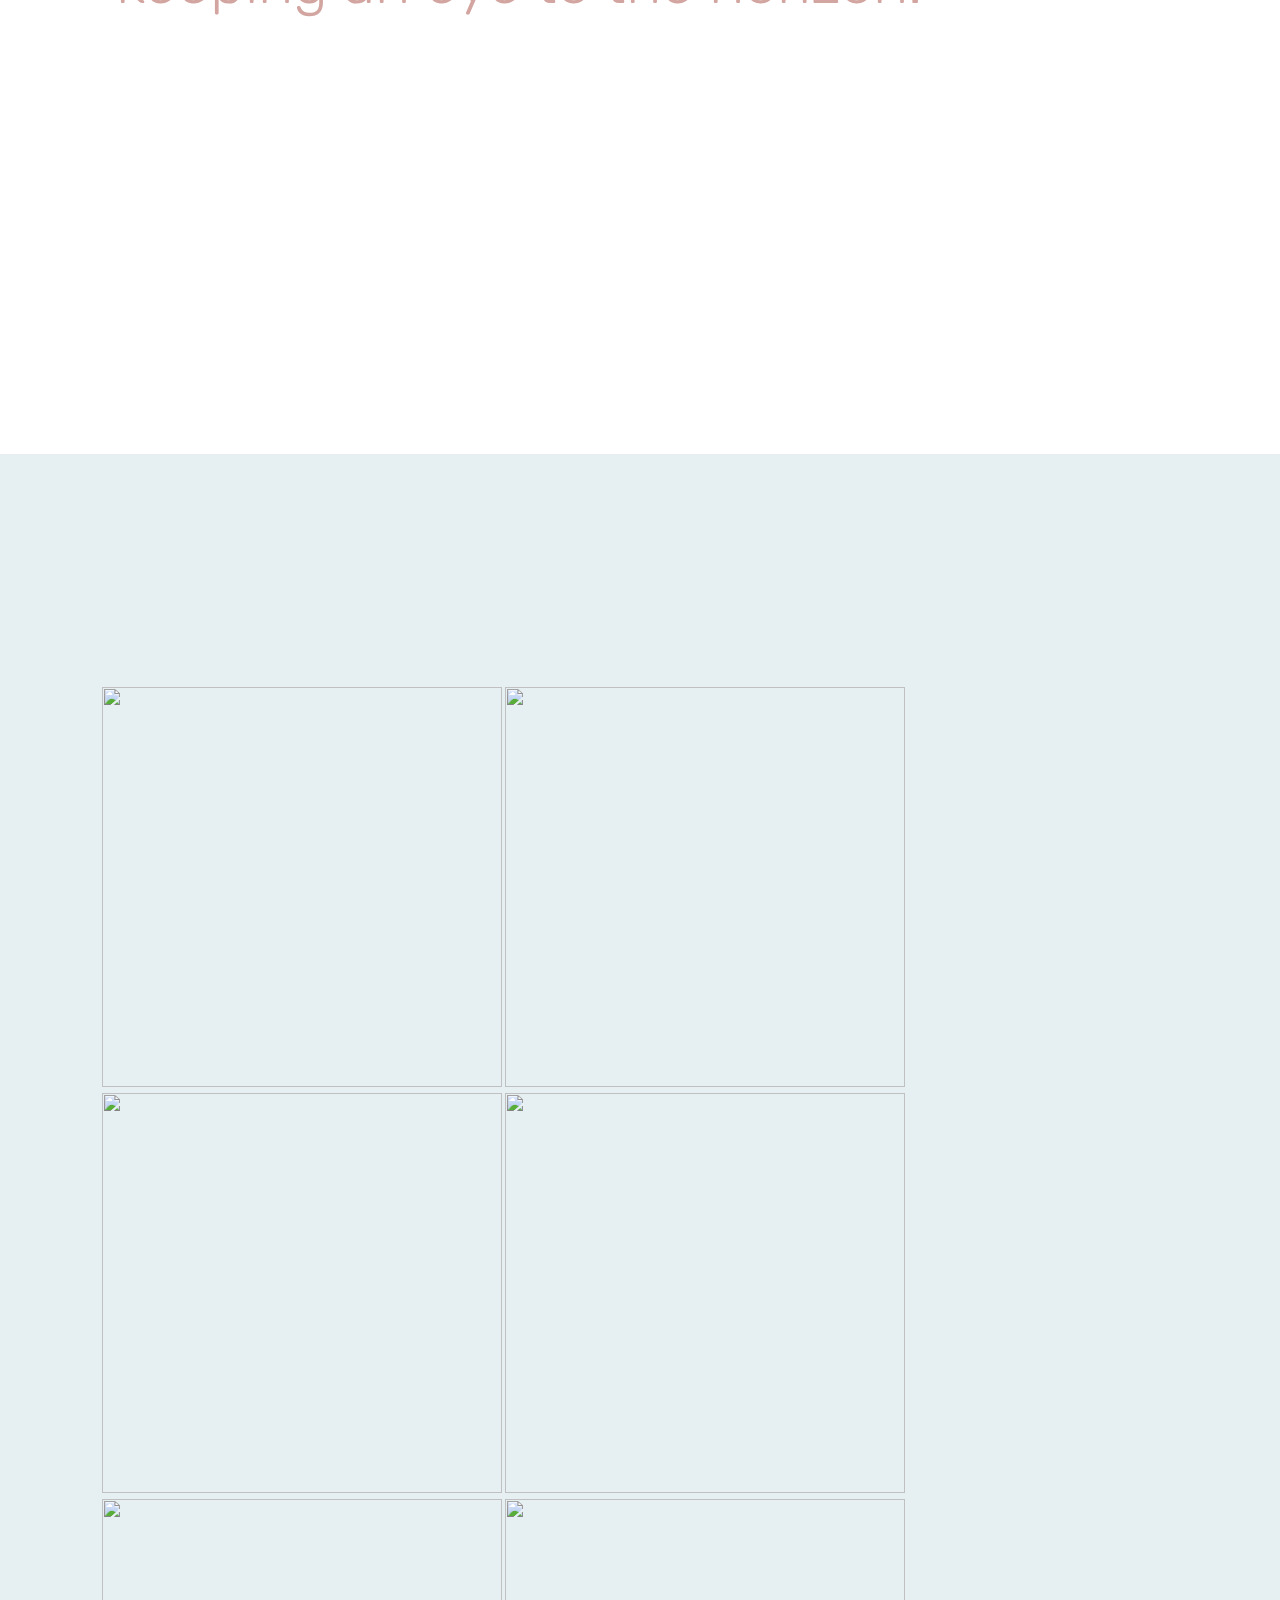
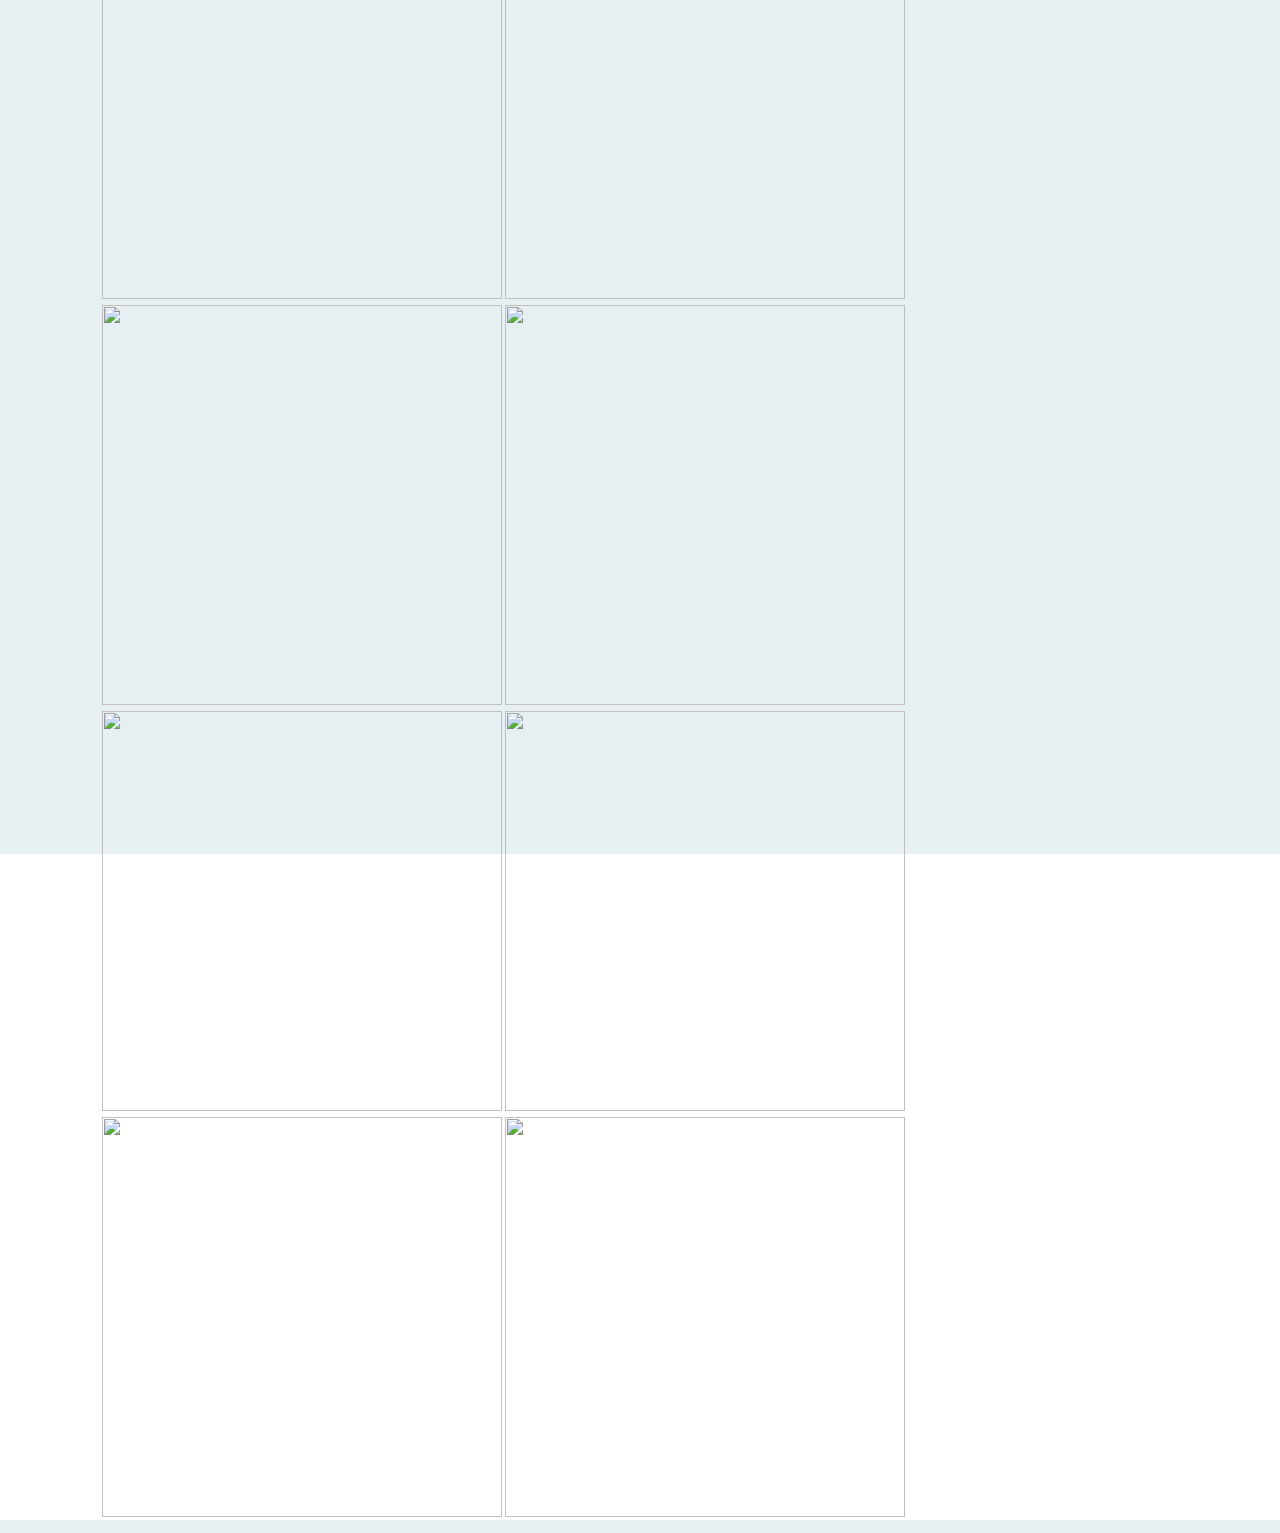
==== commit b19ac470: "newest" ====
--- a/index.html
+++ b/index.html
@@ -78,42 +78,42 @@
              <div class="content">
          <div class="scroll1">
              <div class="mission">
-            <h2>Hello all you wonderful people! <br>Welcome to Designare, our little design collective in the heart of Toronto. We are here to make the world a more beautiful place through bold designs, while always keeping an eye to the future/horizon.</h2>
+            <h2>Hello all you wonderful people! <br>Welcome to Designare, our little design collective in the heart of Toronto. We are here to make the world a more beautiful place through bold designs, while always keeping an eye to the horizon.</h2>
             </div>
             
             </div>
          <div class="scroll2">
           
              <div class="movablegrid">
-            <ul id="sortable">
- 
- <li class="ui-state-default ui-sortable-handle ui-sortable-helper" style="width: 400px; height: 400px;"><img src="https://image.ibb.co/d15r0J/tile1.png" style="width: 400px; height: 400px;"></li>
- 
- <li class="ui-state-default ui-sortable-handle ui-sortable-helper" style="width: 400px; height: 400px;"><img src="https://image.ibb.co/kNpJfJ/tile2.png" style="width: 400px; height: 400px;"></li>
- 
- <li class="ui-state-default ui-sortable-handle ui-sortable-helper" style="width: 400px; height: 400px;"><img src="https://image.ibb.co/iMqVud/tile3.png" style="width: 400px; height: 400px;"></li>
- 
- <li class="ui-state-default ui-sortable-handle ui-sortable-helper" style="width: 400px; height: 400px;"><img src="https://image.ibb.co/cMM3Ed/tile4.png" style="width: 400px; height: 400px;"></li>
- 
-<li class="ui-state-default ui-sortable-handle ui-sortable-helper" style="width: 400px; height: 400px;"><img src="https://image.ibb.co/g6CGkJ/SLIDE_TITLE.jpg" style="width: 400px; height: 400px;"></li>
- 
- <li class="ui-state-default ui-sortable-handle ui-sortable-helper" style="width: 400px; height: 400px;"><img src="https://image.ibb.co/d0xofJ/tile5.png" style="width: 400px; height: 400px;"></li>
- 
- <li class="ui-state-default ui-sortable-handle ui-sortable-helper" style="width: 400px; height: 400px;"><img src="https://image.ibb.co/i8jyXy/STRATEGY.jpg" style="width: 400px; height: 400px;"></li>
- 
- <li class="ui-state-default ui-sortable-handle ui-sortable-helper" style="width: 400px; height: 400px;"><img src="https://image.ibb.co/bXAfCy/DESIGN.jpg" style="width: 400px; height: 400px;"></li>
- 
- <li class="ui-state-default ui-sortable-handle ui-sortable-helper" style="width: 400px; height: 400px;"><img src="https://image.ibb.co/djZhsy/Screen_Shot_2018_06_13_at_10_17_58_PM.png" style="width: 400px; height: 400px;"></li>
- 
- <li class="ui-state-default ui-sortable-handle ui-sortable-helper" style="width: 400px; height: 400px;"><img src="https://image.ibb.co/fS3E5J/BRANDING.jpg" style="width: 400px; height: 400px;"></li>
- 
- <li class="ui-state-default ui-sortable-handle ui-sortable-helper" style="width: 400px; height: 400px;"><img src=
-"https://image.ibb.co/kWrQSy/tile7.png" style="width: 400px; height: 400px;"></li>
- 
- <li class="ui-state-default ui-sortable-handle ui-sortable-helper" style="width: 400px; height: 400px;">
-   <img src="https://image.ibb.co/mVMs7y/tile8.png" style="width: 400px; height: 400px;"></li>
- 
- </ul>
+           <ul id="sortable">
+
+<li class="ui-state-default ui-sortable-handle ui-sortable-helper" style="width: 400px; height: 400px;"><img src="https://image.ibb.co/n7hsQJ/tile1.jpg" style="width: 400px; height: 400px;"></li>
+
+<li class="ui-state-default ui-sortable-handle ui-sortable-helper" style="width: 400px; height: 400px;"><img src="https://image.ibb.co/eK35ed/tile7.jpg" style="width: 400px; height: 400px;"></li>
+
+<li class="ui-state-default ui-sortable-handle ui-sortable-helper" style="width: 400px; height: 400px;"><img src="https://image.ibb.co/iSGfCy/tile2.jpg" style="width: 400px; height: 400px;"></li>
+
+<li class="ui-state-default ui-sortable-handle ui-sortable-helper" style="width: 400px; height: 400px;"><img src="https://image.ibb.co/dADz5J/tile4.jpg" style="width: 400px; height: 400px;"></li>
+
+<li class="ui-state-default ui-sortable-handle ui-sortable-helper" style="width: 400px; height: 400px;"><img src="https://image.ibb.co/neAh9d/slidetile.jpg" style="width: 400px; height: 400px;"></li>
+
+<li class="ui-state-default ui-sortable-handle ui-sortable-helper" style="width: 400px; height: 400px;"><img src="https://image.ibb.co/kW7gKd/tile5.jpg" style="width: 400px; height: 400px;"></li>
+
+<li class="ui-state-default ui-sortable-handle ui-sortable-helper" style="width: 400px; height: 400px;"><img src="https://image.ibb.co/bBw2QJ/tile9.jpg" style="width: 400px; height: 400px;"></li>
+
+<li class="ui-state-default ui-sortable-handle ui-sortable-helper" style="width: 400px; height: 400px;"><img src="https://image.ibb.co/kNgQed/tile3.jpg" style="width: 400px; height: 400px;"></li>
+
+<li class="ui-state-default ui-sortable-handle ui-sortable-helper" style="width: 400px; height: 400px;"><img src="https://image.ibb.co/bDocsy/tile10.jpg" style="width: 400px; height: 400px;"></li>
+
+<li class="ui-state-default ui-sortable-handle ui-sortable-helper" style="width: 400px; height: 400px;"><img src="https://image.ibb.co/ks4YXy/tile6.jpg" style="width: 400px; height: 400px;"></li>
+
+<li class="ui-state-default ui-sortable-handle ui-sortable-helper" style="width: 400px; height: 400px;"><img src=
+"https://image.ibb.co/bOAX9d/tileother.jpg" style="width: 400px; height: 400px;"></li>
+
+<li class="ui-state-default ui-sortable-handle ui-sortable-helper" style="width: 400px; height: 400px;">
+  <img src="https://image.ibb.co/bOAX9d/tileother.jpg" style="width: 400px; height: 400px;"></li>
+
+</ul>
              </div>
              </div>
             
--- a/style.css
+++ b/style.css
@@ -20,6 +20,7 @@
 
 nav {
     position: fixed;
+      z-index: 3;
 }
 #menuToggle
 {
@@ -28,7 +29,7 @@
   top: 50px;
   left: 50px;
   
-  z-index: 5;
+
   
   -webkit-user-select: none;
   user-select: none;
@@ -62,8 +63,8 @@
   margin-bottom: 5px;
   position: relative;
   
-  background: #cdcdcd;
-  border-radius: 3px;
+  background: #3c3c3c;
+  border-radius: 18px;
   
   z-index: 1;
   
@@ -245,8 +246,7 @@
 
 /*PARALLAX EFFECT*/
  .splash-container {
-    /*background-image:url(../img/yellow%20white.jpg);
-     */
+
     z-index: -1;
     overflow: hidden;
     /* The following styles are required for the "scroll-over" effect */
@@ -275,54 +275,37 @@
 
 
 
-/*emma's code*/
-/*for quote over image*/
-.quote{position:absolute; top:0; font-size:24px; /*background:rgba(251,251,251,0.5);*/
-/*padding:10px 20px;*/ width:98%; text-align:right;}
-.quote {color:#c44e47
-;}
-
-/*for job roles over image*/
-/*I took this code out just because I'm not really sure what role it plays .relative{position:relative; width:600px;}*/
-.role{position:absolute; bottom:0; font-size:24px;
-/*padding:10px 20px;*/ width:100%; text-align:center;}
-.role{color:#e6eff1;}
-
 /*for Name over image */
-/*I took this code out just because I'm not really sure what role it plays .relative{position:relative; width:600px;}*/
-.name{position:absolute; bottom:0; font-size:40px;
-padding:20px 0px; width:100%; text-align:center;}
-.name {color:#e6eff1;}
+.name{position:absolute; bottom:0;
+margin-left: 4%; margin-bottom: 15%;
+ z-index: 1;}
+
+.role {margin-top: -100px;}
+
+/*bio styles*/
+.bio {padding:2%;
+    margin-left: 15%;
+    margin-right: 15%;
+margin-top: 15%;
+}
+p {
+    line-height: 190%;
+    font-size: 18px;
+}
+
+.portfoliotitle {
+    font-size: 100px;
+    margin-top: 25%;
+}
+
+
+
 
 /*SAVS GRID PORTFOLIO BELOW */
 
-.savayacontent {
-  display: flex;
-  justify-content: center;
-  align-items: center;
-  position: relative;
-  width: 100%;
-  height: 100%;
-  background: #f5f4f4;
-  font-size: 13px;
-}
-@supports (display: grid) {
- .savayacontent {
-    display: block;
-  }
-}
-
-.message {
-  border: 1px solid #d2d0d0;
-  padding: 2em;
-  font-size: 1.7vw;
-  box-shadow: -2px 2px 10px 0px rgba(68, 68, 68, 0.4);
-}
-@supports (display: grid) {
-  .message {
-    display: none;
-  }
-}
+
+
+
 
 .section {
   display: none;
@@ -355,10 +338,8 @@
   justify-content: flex-end;
   box-sizing: border-box;
   background: #0c9a9a;
-  color: #fff;
   grid-column-start: auto;
   grid-row-start: auto;
-  color: #fff;
   background: url(https://image.ibb.co/gWvxNy/dote.jpg);
   background-size: inherit;
   background-position: center;
@@ -369,52 +350,29 @@
   cursor: pointer;
   counter-increment: item-counter;
 }
-.item:nth-of-type(1n) {
-  background-image: url(https://image.ibb.co/cxEfaJ/food.jpg);
-  background-repeat: no-repeat;
-  background-size: 100%;
-}
-.item:nth-of-type(2n) {
-  background-image: url(https://image.ibb.co/cmjrhy/poster.jpg);
-  background-repeat: no-repeat;
-  background-size: cover;
-}
-.item:nth-of-type(3n) {
-  background-image: url(https://image.ibb.co/hhTbhy/UX.jpg);
-  background-repeat: no-repeat;
-  background-size: cover;
-}
-.item:nth-of-type(4n) {
-  background-image: url(https://image.ibb.co/jAAWhy/photography.jpg);
-}
-.item:nth-of-type(5n) {
-  background-color: #80ced6;
-}
-.item:nth-of-type(6n) {
-  background-image: url(https://image.ibb.co/gWvxNy/dote.jpg);
-  background-repeat: no-repeat;
-  background-size: cover;
-}
-.item:nth-of-type(7n) {
-  background-image: url(https://image.ibb.co/j6kyed/SNEAKER_3.jpg);
-  background-repeat: no-repeat;
-  background-size: contain;
-}
+
+
 .item:after {
   content: '';
   position: absolute;
   width: 100%;
   height: 100%;
-  background-color: black;
-  opacity: 0.3;
-  transition: opacity 0.3s ease-in-out;
+  opacity: 0;
+  transition: opacity 0s ease-in-out;
 }
 .item:hover {
+  height: 100%;
+  width: 100%;
   -webkit-transform: scale(1.05);
           transform: scale(1.05);
-}
+  
+}
+
+/*this is what colors the hover on images*/
 .item:hover:after {
-  opacity: 0;
+  opacity: .5;
+  background-color: #c44e47;
+
 }
 .item--medium {
   grid-row-end: span 2;
@@ -434,20 +392,33 @@
 .item__details {
   position: relative;
   z-index: 1;
-  padding: 15px;
-  color: #444;
-  background: #fff;
+  padding: 100px;
   text-transform: lowercase;
   letter-spacing: 1px;
-  color: #828282;
-}
-.item__details:before {
-  content: counter(item-counter);
-  font-weight: bold;
-  font-size: 1.1rem;
-  padding-right: 0.5em;
-  color: #444;
-}
-
-
-
+  color: #c44e47;
+  text-align:center;
+  opacity:0;
+  
+  }
+
+.item__details:before{
+  font-weight: 0;
+  font-size: 1.5 rem; 
+   opacity: 0;
+}
+
+.item__details:hover {
+    height: 100%;
+  width: 100%;
+  transform: opacity 1;
+  position: relative;
+  padding: 5px;
+  text-transform: lowercase;
+  letter-spacing: 1px;
+  color: #e6eff1;
+  text-align:center;
+  font-size: 45px;
+  opacity:1;
+  
+  }
+  
